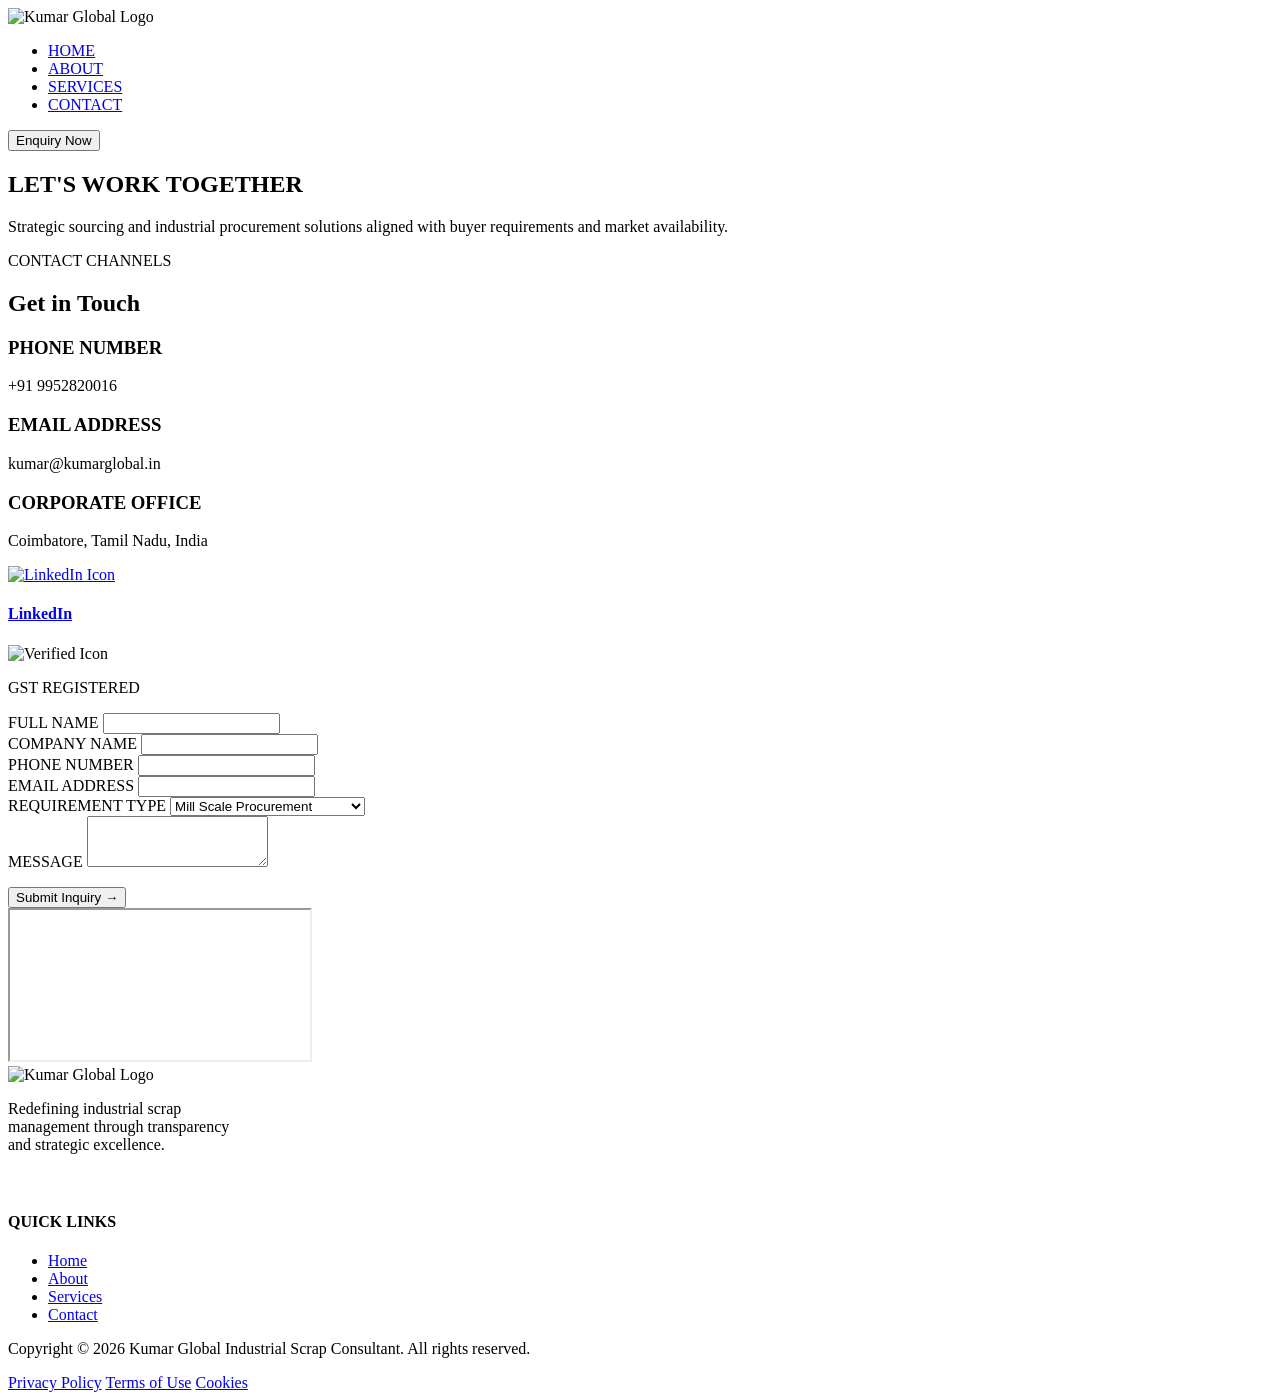
==== pages/contact.html @ 963db71e "removed placeholder" ====
<!DOCTYPE html>
<html lang="en">
<head>
    <meta charset="UTF-8">
    <meta name="viewport" content="width=device-width, initial-scale=1.0">
    <title>Contact Us | Kumar Global</title>
  <link rel="icon" href="/assets/icons/Logo.png" />
    <meta name="description" content="Kumar Global provides industrial procurement, scrap sourcing, material verification, logistics coordination, and supply chain consulting services for global manufacturing operations.">

    <meta name="keywords" content="industrial procurement, scrap consulting, scrap sourcing, material verification, logistics support, supply chain consulting, global sourcing, industrial logistics">

    <meta name="author" content="Kumar Global">

    <meta name="robots" content="index, follow">

    <meta name="viewport" content="width=device-width, initial-scale=1.0">

    <meta property="og:title" content="Contact Us | Kumar Global - Industrial Scrap Procurement">
    <meta property="og:description" content="Connect with Kumar Global for reliable industrial scrap sourcing and logistics coordination. Get in touch with our experts today.">
    <meta property="og:type" content="website">
    <meta property="og:url" content="https://www.kumarglobal.in/pages/contact.html">
    <meta property="og:image" content="https://www.kumarglobal.in/assets/images/globe_img.png">

    <meta name="twitter:card" content="summary_large_image">
    <meta name="twitter:title" content="Contact Us | Kumar Global">
    <meta name="twitter:description" content="Reach out to Kumar Global for professional industrial scrap consultancy and procurement solutions.">
    <meta name="twitter:image" content="https://www.kumarglobal.in/assets/images/globe_img.png">

    <link rel="canonical" href="https://www.kumarglobal.in/pages/contact.html" />

    <link rel="preconnect" href="https://fonts.googleapis.com">
    <link rel="preconnect" href="https://fonts.gstatic.com" crossorigin>
    <link href="https://fonts.googleapis.com/css2?family=League+Spartan:wght@100..900&family=Manrope:wght@200..800&display=swap" rel="stylesheet">
    <link rel="stylesheet" href="/css/contact.css" />
  

    <link
      href="https://fonts.googleapis.com/css2?family=Inter:wght@400;500;600;700;800&family=Manrope:wght@600;700;800&display=swap"
      rel="stylesheet"
    />
    <script type="application/ld+json">
      {
        "@context": "https://schema.org",
        "@type": "ContactPage",
        "mainEntity": {
          "@type": "Organization",
          "name": "Kumar Global",
          "url": "https://www.kumarglobal.in",
          "contactPoint": {
            "@type": "ContactPoint",
            "telephone": "+91 9952820016",
            "contactType": "customer service",
            "email": "kumar@kumarglobal.in"
          }
        }
      }
    </script>
</head>
<body>
    <header>
        <nav class="navbar">
            <div class="nav-logo">
                <div class="logo-icon">
                    <img src="/assets/icons/Logo.png" alt="Kumar Global Logo" class="logo-img">
                </div>
            </div>

            <ul class="nav-links" id="navLinks">
        <li><a href="/index.html" class="nav-link">HOME</a></li>
        <li><a href="/pages/about.html" class="nav-link">ABOUT</a></li>
        <li><a href="/pages/services.html" class="nav-link">SERVICES</a></li>
        <li><a href="/pages/contact.html" class="nav-link active">CONTACT</a></li>
      </ul>

          <a href="/pages/contact.html">
      <button class="enquiry-btn">Enquiry Now</button>
</a>

            <div class="hamburger" id="hamburger">
                <span></span>
                <span></span>
                <span></span>
            </div>
      </nav>
    </header>

    <main>
        <section class="contact-hero">
            <div class="contact-hero-overlay">
                <div class="container">
                    <div class="contact-hero-content">
                        <h1 class="contact-hero-title">LET'S WORK TOGETHER</h1>
                        <p class="contact-hero-description">Strategic sourcing and industrial procurement solutions aligned with buyer requirements and market availability.</p>
                    </div>
                </div>
            </div>
        </section>

        <section class="contact-section">
            <div class="container">
                <div class="contact-grid">
                    
                    <! -- Left -->
                    <div class="contact-info">
                        <p class="info-label">CONTACT CHANNELS</p>
                        <h2 class="info-title">Get in Touch</h2>

                        <div class="contact-card">
                            <h3>PHONE NUMBER</h3>
                            <p>+91 9952820016</p>
                        </div>

                        <div class="contact-card">
                            <h3>EMAIL ADDRESS</h3>
                            <p>kumar@kumarglobal.in</p>
                        </div>

                        <div class="contact-card">
                            <h3>CORPORATE OFFICE</h3>
                            <p>Coimbatore, Tamil Nadu, India</p>
                        </div>
                
                        <a href="https://www.linkedin.com/in/palani-jaykumar-murugeshan/" class="linkedin-button">
                            <div class="linkedin">
                                <img src="/assets/icons/devicon_linkedin.png" alt="LinkedIn Icon">
                                <h4>LinkedIn</h4>
                            </div>
                        </a>

                        <div class="verified">
                            <img src="/assets/icons/ver.png" alt="Verified Icon">
                            <p class="gst-badge">GST REGISTERED</p>
                        </div>
                        
                    </div>

                  
                    <form class="contact-form" id="contactForm">

                        <!-- Spam Protection -->
                        <input type="text" name="_gotcha" style="display: none;">

                        <!-- Optional Subject -->
                        <input type="hidden" name="_subject" value="New Kumar Global Inquiry">

                        <div class="form-row">
                            <div class="form-group">
                                <label for="fullName">FULL NAME</label>
                                <input type="text" id="fullName" name="Full Name" placeholder="" required>
                            </div>

                            <div class="form-group">
                                <label for="companyName">COMPANY NAME</label>
                                <input type="text" id="companyName" name="Company Name" placeholder="">
                            </div>
                        </div>

                        <div class="form-row">
                            <div class="form-group">
                                <label for="phone">PHONE NUMBER</label>
                                <input type="tel" id="phone" name="Phone Number" placeholder="" required>
                            </div>

                            <div class="form-group">
                                <label for="email">EMAIL ADDRESS</label>
                                <input type="email" id="email" name="Email Address" placeholder="" required>
                            </div>
                        </div>

                        <div class="form-group">
                            <label for="requirement">REQUIREMENT TYPE</label>
                            <select id="requirement" name="Requirement Type" required>
                                <option>Mill Scale Procurement</option>
                                <option>Industrial Scrap Procurement</option>
                                <option>Industrial Charcoal Supply</option>
                                <option>Supplier Partnership Inquiry</option>
                            </select>
                        </div>

                        <div class="form-group">
                            <label for="message">MESSAGE</label>
                            <textarea id="message" name="message" rows="3" placeholder="" required></textarea>
                        </div>

                        <!-- Status Message -->
                        <p id="formStatus" class="form-status"></p>

                        <button type="submit" class="contact-form-button">
                            Submit Inquiry →
                        </button>

                    </form>

                </div>
            </div>
        </section>

        <section class="location-map">
            <div class="location-map-embed">
                
              
                <iframe 
                    src="https://www.google.com/maps/embed?pb=!1m18!1m12!1m3!1d3915.8856029749168!2d77.03979237440842!3d11.047202889118532!2m3!1f0!2f0!3f0!3m2!1i1024!2i768!4f13.1!3m3!1m2!1s0x3ba8577875aff0f3%3A0x8b3cafb0e5fe52e7!2sKumar%20Global%20-%20Industrial%20Scrap%20Consultant!5e0!3m2!1sen!2sin!4v1777712787829!5m2!1sen!2sin"
                    loading="lazy"
                    allowfullscreen>
                </iframe>
                
            </div>
        </section>
    </main>

    <footer>
        <footer class="footer">
            <div class="footer-main">
                <div class="footer-left">
                <div class="footer-logo">
                <div class="logo-icon">
                <div class="logo-icon">
                    <img src="/assets/icons/Logo.png" alt="Kumar Global Logo" class="logo-img">
                </div>
            </div>
        </div>
        <p class="footer-tagline">Redefining industrial scrap<br/>management through transparency<br/>and strategic excellence.</p>
        <a href="https://www.linkedin.com/in/palani-jaykumar-murugeshan/" target="_blank" class="linkedin-btn" aria-label="LinkedIn">
          <svg width="18" height="18" viewBox="0 0 24 24" fill="white" xmlns="http://www.w3.org/2000/svg">
            <path d="M20.447 20.452H16.89v-5.569c0-1.328-.027-3.037-1.852-3.037-1.853 0-2.136 1.445-2.136 2.939v5.667H9.351V9h3.414v1.561h.046c.477-.9 1.637-1.85 3.37-1.85 3.601 0 4.267 2.37 4.267 5.455v6.286zM5.337 7.433a1.977 1.977 0 01-1.972-1.98 1.977 1.977 0 011.972-1.98 1.977 1.977 0 011.972 1.98 1.977 1.977 0 01-1.972 1.98zm1.969 13.019H3.368V9h3.938v11.452zM22.225 0H1.771C.792 0 0 .774 0 1.729v20.542C0 23.227.792 24 1.771 24h20.451C23.2 24 24 23.227 24 22.271V1.729C24 .774 23.2 0 22.222 0h.003z"/>
          </svg>
        </a>
      </div>

      
      <div class="footer-spacer"></div>

      
      <div class="footer-links">
        <h4 class="links-heading">QUICK LINKS</h4>
        <ul>
          <li><a href="/index.html">Home</a></li>
          <li><a href="/pages/about.html">About</a></li>
          <li><a href="/pages/services.html">Services</a></li>
          <li><a href="/pages/contact.html">Contact</a></li>
        </ul>
      </div>
    </div>

    
    <div class="footer-divider"></div>

    
    <div class="footer-bottom">
      <p class="footer-copy">Copyright &copy; 2026 Kumar Global Industrial Scrap Consultant. All rights reserved.</p>
      <div class="footer-legal">
        <a href="/pages/privacy-policy.html">Privacy Policy</a>
        <a href="/pages/terms-of-use.html">Terms of Use</a>
        <a href="/pages/cookies.html">Cookies</a>
      </div>
    </div>
  </footer>
    </footer>

    <script src="/js/pages/contact.js"></script>
</body>
</html>
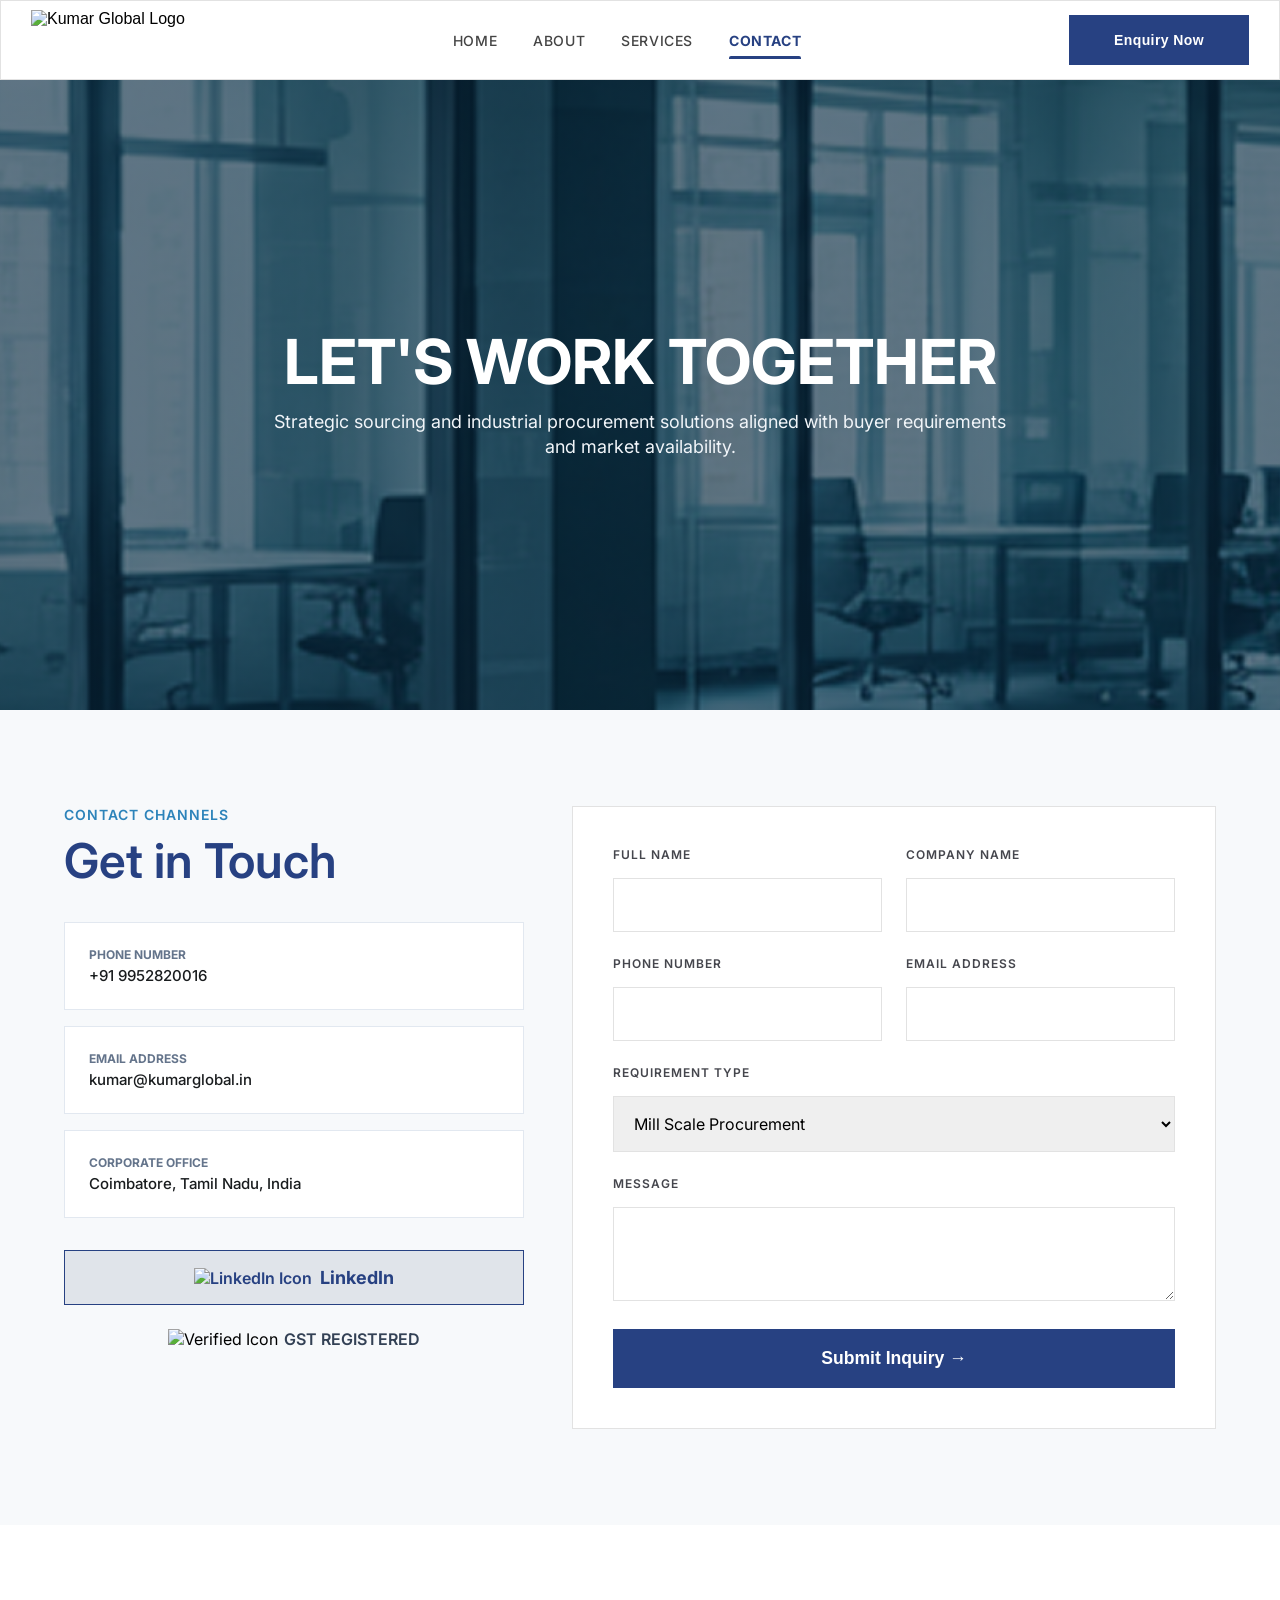
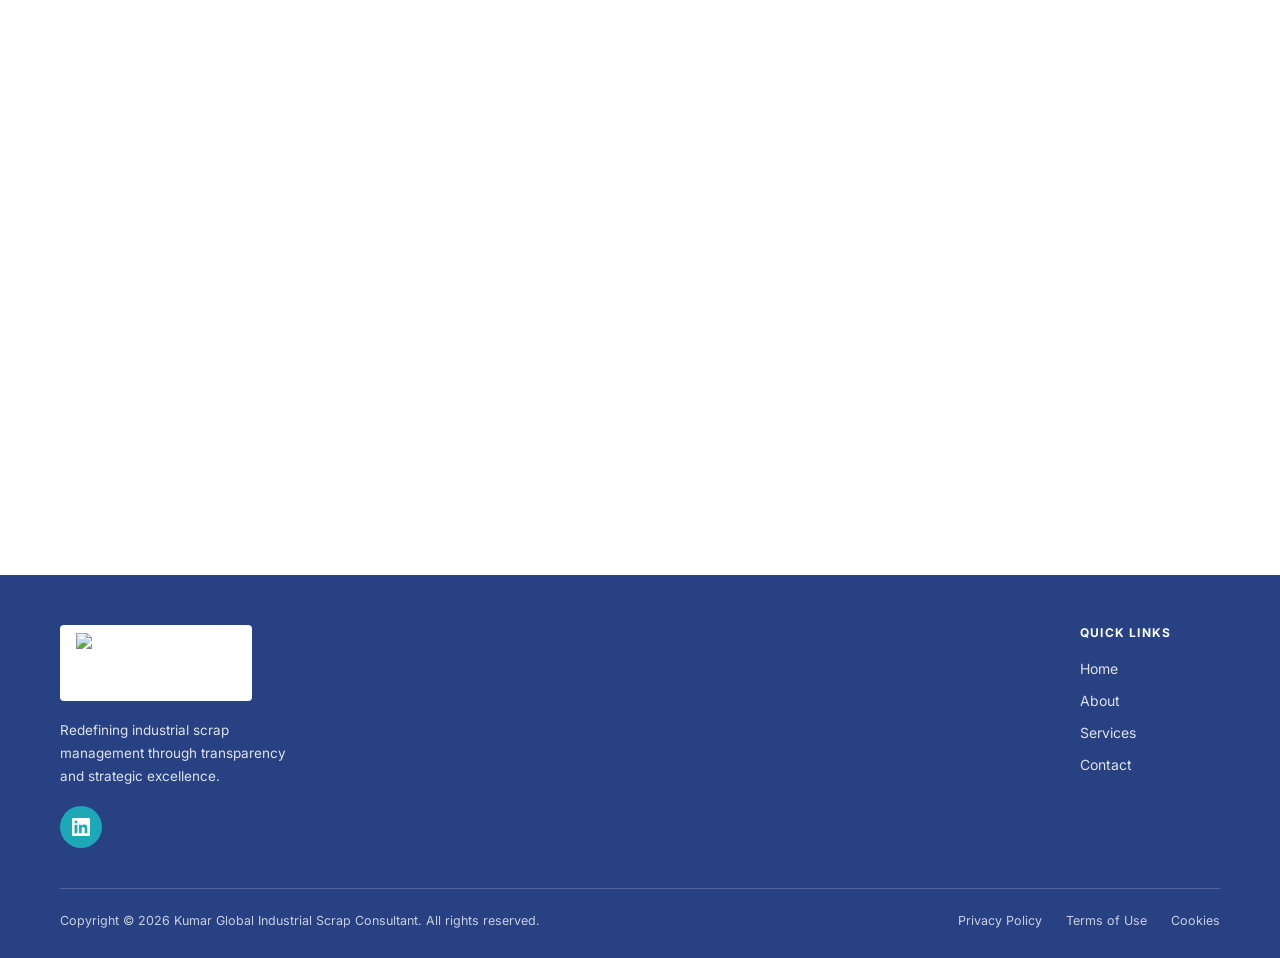
==== commit c06d79f1: "changes done" ====
--- a/pages/contact.html
+++ b/pages/contact.html
@@ -120,7 +120,7 @@
                             <p>Coimbatore, Tamil Nadu, India</p>
                         </div>
                 
-                        <a href="https://www.linkedin.com/in/palani-jaykumar-murugeshan/" class="linkedin-button">
+                        <a href="https://www.linkedin.com/in/palani-jaykumar-murugeshan/" target="_blank" rel="noopener noreferrer" class="linkedin-button">
                             <div class="linkedin">
                                 <img src="/assets/icons/devicon_linkedin.png" alt="LinkedIn Icon">
                                 <h4>LinkedIn</h4>
@@ -172,8 +172,7 @@
                             <select id="requirement" name="Requirement Type" required>
                                 <option>Mill Scale Procurement</option>
                                 <option>Industrial Scrap Procurement</option>
-                                <option>Industrial Charcoal Supply</option>
-                                <option>Supplier Partnership Inquiry</option>
+                                <option>Lithium Battery Scrap</option>
                             </select>
                         </div>
 
@@ -182,7 +181,6 @@
                             <textarea id="message" name="message" rows="3" placeholder="" required></textarea>
                         </div>
 
-                        <!-- Status Message -->
                         <p id="formStatus" class="form-status"></p>
 
                         <button type="submit" class="contact-form-button">
@@ -209,53 +207,45 @@
         </section>
     </main>
 
-    <footer>
-        <footer class="footer">
-            <div class="footer-main">
-                <div class="footer-left">
+    <footer class="footer">
+        <div class="footer-main">
+            <div class="footer-left">
                 <div class="footer-logo">
-                <div class="logo-icon">
-                <div class="logo-icon">
-                    <img src="/assets/icons/Logo.png" alt="Kumar Global Logo" class="logo-img">
-                </div>
+                    <div class="logo-icon">
+                        <img src="/assets/icons/Logo.png" alt="Kumar Global Logo" class="logo-img">
+                    </div>
+                </div>
+                <p class="footer-tagline">Redefining industrial scrap<br/>management through transparency<br/>and strategic excellence.</p>
+                <a href="https://www.linkedin.com/in/palani-jaykumar-murugeshan/" target="_blank" rel="noopener noreferrer" class="linkedin-btn" aria-label="LinkedIn">
+                  <svg width="18" height="18" viewBox="0 0 24 24" fill="white" xmlns="http://www.w3.org/2000/svg">
+                    <path d="M20.447 20.452H16.89v-5.569c0-1.328-.027-3.037-1.852-3.037-1.853 0-2.136 1.445-2.136 2.939v5.667H9.351V9h3.414v1.561h.046c.477-.9 1.637-1.85 3.37-1.85 3.601 0 4.267 2.37 4.267 5.455v6.286zM5.337 7.433a1.977 1.977 0 01-1.972-1.98 1.977 1.977 0 011.972-1.98 1.977 1.977 0 011.972 1.98 1.977 1.977 0 01-1.972 1.98zm1.969 13.019H3.368V9h3.938v11.452zM22.225 0H1.771C.792 0 0 .774 0 1.729v20.542C0 23.227.792 24 1.771 24h20.451C23.2 24 24 23.227 24 22.271V1.729C24 .774 23.2 0 22.222 0h.003z"/>
+                  </svg>
+                </a>
+            </div>
+
+            <div class="footer-spacer"></div>
+
+            <div class="footer-links">
+                <h4 class="links-heading">QUICK LINKS</h4>
+                <ul>
+                    <li><a href="/index.html">Home</a></li>
+                    <li><a href="/pages/about.html">About</a></li>
+                    <li><a href="/pages/services.html">Services</a></li>
+                    <li><a href="/pages/contact.html">Contact</a></li>
+                </ul>
             </div>
         </div>
-        <p class="footer-tagline">Redefining industrial scrap<br/>management through transparency<br/>and strategic excellence.</p>
-        <a href="https://www.linkedin.com/in/palani-jaykumar-murugeshan/" target="_blank" class="linkedin-btn" aria-label="LinkedIn">
-          <svg width="18" height="18" viewBox="0 0 24 24" fill="white" xmlns="http://www.w3.org/2000/svg">
-            <path d="M20.447 20.452H16.89v-5.569c0-1.328-.027-3.037-1.852-3.037-1.853 0-2.136 1.445-2.136 2.939v5.667H9.351V9h3.414v1.561h.046c.477-.9 1.637-1.85 3.37-1.85 3.601 0 4.267 2.37 4.267 5.455v6.286zM5.337 7.433a1.977 1.977 0 01-1.972-1.98 1.977 1.977 0 011.972-1.98 1.977 1.977 0 011.972 1.98 1.977 1.977 0 01-1.972 1.98zm1.969 13.019H3.368V9h3.938v11.452zM22.225 0H1.771C.792 0 0 .774 0 1.729v20.542C0 23.227.792 24 1.771 24h20.451C23.2 24 24 23.227 24 22.271V1.729C24 .774 23.2 0 22.222 0h.003z"/>
-          </svg>
-        </a>
-      </div>
-
-      
-      <div class="footer-spacer"></div>
-
-      
-      <div class="footer-links">
-        <h4 class="links-heading">QUICK LINKS</h4>
-        <ul>
-          <li><a href="/index.html">Home</a></li>
-          <li><a href="/pages/about.html">About</a></li>
-          <li><a href="/pages/services.html">Services</a></li>
-          <li><a href="/pages/contact.html">Contact</a></li>
-        </ul>
-      </div>
-    </div>
-
-    
-    <div class="footer-divider"></div>
-
-    
-    <div class="footer-bottom">
-      <p class="footer-copy">Copyright &copy; 2026 Kumar Global Industrial Scrap Consultant. All rights reserved.</p>
-      <div class="footer-legal">
-        <a href="/pages/privacy-policy.html">Privacy Policy</a>
-        <a href="/pages/terms-of-use.html">Terms of Use</a>
-        <a href="/pages/cookies.html">Cookies</a>
-      </div>
-    </div>
-  </footer>
+
+        <div class="footer-divider"></div>
+
+        <div class="footer-bottom">
+            <p class="footer-copy">Copyright &copy; <span id="year"></span> Kumar Global Industrial Scrap Consultant. All rights reserved.</p>
+            <div class="footer-legal">
+                <a href="/pages/privacy-policy.html">Privacy Policy</a>
+                <a href="/pages/terms-of-use.html">Terms of Use</a>
+                <a href="/pages/cookies.html">Cookies</a>
+            </div>
+        </div>
     </footer>
 
     <script src="/js/pages/contact.js"></script>
--- a/css/contact.css
+++ b/css/contact.css
@@ -0,0 +1,612 @@
+* {
+  margin: 0;
+  padding: 0;
+  box-sizing: border-box;
+}
+
+html { scroll-behavior: smooth; }
+body { font-family: 'Inter', sans-serif; }
+
+.navbar {
+  display: flex;
+  align-items: center;
+  justify-content: space-between;
+  background: #ffffff;
+  padding: 0 30px;
+  height: 80px;
+  border: 1px solid #e2e2e2;
+  top: 0;
+  z-index: 1000;
+  position: relative; 
+}
+#navbar {
+  position: sticky;
+  top: 0;
+  z-index: 9999;
+}
+
+
+.nav-logo {
+  display: flex;
+  align-items: center;
+  text-decoration: none;
+  font-family: 'Gill Sans', 'Gill Sans MT', Calibri, 'Trebuchet MS', sans-serif;
+  cursor: pointer;
+}
+
+.logo-img {
+  height: 60px;  
+  width: auto;
+  object-fit: contain;
+}
+
+.logo-icon {
+  display: flex;
+  align-items: center;
+  justify-content: center;
+}
+
+
+
+
+.nav-links {
+  list-style: none;
+  display: flex;
+  align-items: center;
+  gap: 36px;
+  margin: 0;
+  padding: 0;
+}
+
+.nav-link {
+  text-decoration: none;
+  color: #444;
+  font-size: 14px;
+  font-weight: 500;
+  letter-spacing: 0.6px;
+  padding: 10px 0;
+  display: inline-block;
+  position: relative;
+  transition: color 0.2s ease;
+}
+
+.nav-link:hover {
+  color: #274182;
+}
+
+.nav-link.active {
+  color: #274182;
+  font-weight: 700;
+}
+
+.nav-link.active::after {
+  content: '';
+  position: absolute;
+  bottom: 0;
+  left: 0;
+  right: 0;
+  height: 3px;
+  background-color: #274182;
+  border-radius: 2px 2px 0 0;
+}
+
+
+.enquiry-btn {
+  background-color: #274182;
+  color: #ffffff;
+  border: none;
+  padding: 0 45px;
+  height: 50px;
+  font-size: 14px;
+  font-weight: 600;
+  letter-spacing: 0.4px;
+  cursor: pointer;
+  white-space: nowrap;
+  transition: background-color 0.2s ease;
+  
+}
+
+.enquiry-btn:hover {
+  background-color: #274182;
+}
+
+
+.hamburger {
+  display: none;
+  flex-direction: column;
+  gap: 5px;
+  cursor: pointer;
+  padding: 4px;
+}
+
+.hamburger span {
+  display: block;
+  width: 24px;
+  height: 2px;
+  background: #274182;
+  border-radius: 2px;
+  transition: all 0.3s ease;
+}
+
+.hamburger.open span:nth-child(1) {
+  transform: translateY(7px) rotate(45deg);
+}
+.hamburger.open span:nth-child(2) {
+  opacity: 0;
+}
+.hamburger.open span:nth-child(3) {
+  transform: translateY(-7px) rotate(-45deg);
+}
+
+
+@media (max-width: 768px) {
+  .hamburger {
+    display: flex;
+  }
+
+  .enquiry-btn {
+    display: none;
+  }
+
+  .nav-links {
+    display: none;
+    flex-direction: column;
+    gap: 0;
+    position: absolute;
+    top: 65px;
+    left: 0;
+    right: 0;
+    background: #ffffff;
+    box-shadow: 0 4px 12px rgba(0,0,0,0.1);
+    padding: 10px 0;
+  }
+
+  .nav-links.open {
+    display: flex;
+  }
+
+  .nav-link {
+    padding: 14px 30px;
+    width: 100%;
+    display: block;
+  }
+
+  .nav-link.active::after {
+    display: none;
+  }
+
+  .nav-link.active {
+    border-left: 4px solid #274182;
+    padding-left: 26px;
+  }
+}
+
+
+.footer {
+  background-color: #274182;
+  color: #ffffff;
+  padding: 50px 60px 30px;
+}
+
+
+.footer-main {
+  display: flex;
+  align-items: flex-start;
+  gap: 20px;
+}
+
+
+.footer-left {
+  display: flex;
+  flex-direction: column;
+  gap: 18px;
+  max-width: 260px;
+}
+
+.footer-logo {
+  display: flex;
+  align-items: center;
+  background: rgb(255, 255, 255);
+  padding: 8px 16px;
+  border-radius: 4px;
+  width: fit-content;
+}
+
+
+
+.footer-tagline {
+  font-size: 13.5px;
+  color: rgba(255, 255, 255, 0.85);
+  line-height: 1.7;
+}
+
+
+.linkedin-btn {
+  display: flex;
+  align-items: center;
+  justify-content: center;
+  width: 42px;
+  height: 42px;
+  border-radius: 50%;
+  background-color: #1da8b8;
+  text-decoration: none;
+  transition: background-color 0.2s ease, transform 0.2s ease;
+}
+
+.linkedin-btn:hover {
+  background-color: #179aaa;
+  transform: scale(1.08);
+}
+
+
+.footer-spacer {
+  flex: 1;
+}
+
+
+.footer-links {
+  min-width: 140px;
+}
+
+.links-heading {
+  font-size: 12px;
+  font-weight: 700;
+  letter-spacing: 1.2px;
+  color: #ffffff;
+  margin-bottom: 18px;
+}
+
+.footer-links ul {
+  list-style: none;
+  display: flex;
+  flex-direction: column;
+  gap: 12px;
+}
+
+.footer-links ul li a {
+  text-decoration: none;
+  color: rgba(255, 255, 255, 0.85);
+  font-size: 14px;
+  font-weight: 400;
+  transition: color 0.2s ease;
+}
+
+.footer-links ul li a:hover {
+  color: #ffffff;
+}
+
+
+.footer-divider {
+  border: none;
+  border-top: 1px solid rgba(255, 255, 255, 0.2);
+  margin: 40px 0 24px;
+}
+
+
+.footer-bottom {
+  display: flex;
+  align-items: center;
+  justify-content: space-between;
+  gap: 20px;
+  flex-wrap: wrap;
+}
+
+.footer-copy {
+  font-size: 12.5px;
+  color: rgba(255, 255, 255, 0.75);
+}
+
+.footer-legal {
+  display: flex;
+  align-items: center;
+  gap: 24px;
+}
+
+.footer-legal a {
+  text-decoration: none;
+  color: rgba(255, 255, 255, 0.75);
+  font-size: 12.5px;
+  transition: color 0.2s ease;
+}
+
+.footer-legal a:hover {
+  color: #ffffff;
+}
+
+
+@media (max-width: 768px) {
+  .footer {
+    padding: 40px 24px 24px;
+  }
+
+  .footer-main {
+    flex-direction: column;
+    gap: 36px;
+  }
+
+  .footer-spacer {
+    display: none;
+  }
+
+  .footer-bottom {
+    flex-direction: column;
+    align-items: flex-start;
+    gap: 14px;
+  }
+
+  .footer-legal {
+    gap: 16px;
+    flex-wrap: wrap;
+  }
+}
+.contact-hero {
+    min-height: 70vh;
+    background: linear-gradient(rgba(8, 42, 66, 0.65), rgba(8, 42, 66, 0.65)), url("/assets/images/contact-hero.png") center/cover no-repeat;
+    display: flex;
+    align-items: center;
+    justify-content: center;
+    text-align: center;
+    color: #ffffff;
+}
+
+.container {
+  width: min(1200px, 90%);
+  margin: 0 auto;
+}
+
+.contact-hero-overlay {
+    max-width: 100%;
+    padding: 5rem 0;
+}
+
+.contact-hero-content {
+    max-width: 850px;
+    margin: 0 auto;
+    opacity: 0;
+    animation: fadeUp 1s ease forwards;   
+}
+
+.contact-hero-title {
+    font-size: 62px;
+    font-weight: 700;
+    line-height: 1;
+    margin-bottom: 16px;
+    animation-delay: 0.2s;
+}
+
+.contact-hero-description {
+    font-size: 18px;
+    line-height: 1.4;
+    margin: 0 auto;
+    color: #F1F5F9;
+    animation-delay: 0.4s;
+}
+
+.contact-hero-title, .contact-hero-description {
+    animation: fadeUp 1s ease forwards;
+}
+
+@keyframes fadeUp {
+  from {
+    opacity: 0;
+    transform: translateY(35px);
+  }
+  to {
+    opacity: 1;
+    transform: translateY(0);
+  }
+}
+
+/* contact-section */
+.contact-section {
+    padding: 6rem 0;
+    background: #F7F9FB;
+}
+
+.contact-grid {
+    display: grid;
+    grid-template-columns: 1fr 1.4fr;
+    gap: 3rem;
+}
+
+/* left column */
+.info-label {
+    color: #2C83BA;
+    font-size: 14px;
+    font-weight: 600;
+    letter-spacing: 1px;
+    margin-bottom: 8px;
+}
+
+.info-title {
+    font-size: 48px;
+    font-weight: 600;
+    color: #274182;
+    margin-bottom: 2rem;
+}
+
+.contact-card {
+  background: #fff;
+  border: 1px solid #e2e8f0;
+  padding: 1.5rem;
+  margin-bottom: 1rem;
+}
+
+.contact-card h3 {
+    font-size: 12px;
+    color: #64748B;
+    margin-bottom: 4px;
+}
+
+.contact-card p {
+    font-size: 15px;
+    color: #191C1E;
+    font-weight: 500;
+}
+
+.linkedin-button {
+  display: block;
+  text-align: center;
+  padding: 1rem;
+  margin-top: 2rem;
+  border: 1px solid #274182;
+  background-color: #1b29521a;
+  color: #274182;
+  text-decoration: none;
+  font-weight: 600;
+}
+
+.linkedin-button:hover {
+  background-color: #1b295233;
+}
+
+.linkedin {
+ display: flex;
+  align-items: center;
+  justify-content: center;
+  gap: 8px;
+}
+
+.linkedin h4 {
+  font-size: 18px;
+}
+
+.verified {
+  display: flex;
+  align-items: center;
+  justify-content: center;
+  gap: 6px;
+  margin-top: 24px;
+}
+.gst-badge {
+  text-align: center;
+  font-weight: 600;
+  color: #334155;
+}
+
+/* form */
+.contact-form {
+    background: #fff;
+    border: 1px solid #e2e2e2;
+    padding: 2.5rem;
+}
+
+.form-row {
+  display: grid;
+  grid-template-columns: repeat(2, 1fr);
+  gap: 24px;
+}
+
+.form-group {
+  margin-bottom: 24px;
+}
+
+.form-group label {
+  display: block;
+  font-size: 12px;
+  font-weight: 600;
+  color: #45464D;
+  margin-bottom: 16px;
+  letter-spacing: 1px;
+}
+
+.form-group input,
+.form-group select,
+.form-group textarea {
+  width: 100%;
+  padding: 1rem;
+  border: 1px solid #E2E2E2;
+  font-size: 1rem;
+  font-family: inherit;
+  outline: none;
+}
+
+.form-group input:focus,
+.form-group select:focus,
+.form-group textarea:focus {
+  border-color: #163a8a;
+}
+
+.contact-form-button {
+  width: 100%;
+  padding: 1.2rem;
+  background: #274182;
+  color: #fff;
+  border: none;
+  font-size: 1.1rem;
+  font-weight: 600;
+  cursor: pointer;
+}
+
+.contact-form-button:hover {
+  background: #1b29521a;
+  color: #274182;
+  border: 1px solid #274182;
+}
+
+/* location map */
+.location-map {
+    position: relative;
+    padding: 0;
+}
+
+.location-map-embed {
+  position: relative;
+  width: 100%;
+  height: 650px;
+  overflow: hidden;
+}
+
+.location-map-embed iframe {
+  width: 100%;
+  height: 100%;
+  border: 0;
+  filter: grayscale(10%) brightness(90%);
+}
+
+
+/* Media Queries */
+/* Tablet */
+@media (max-width: 992px) {
+    /* hero */
+    .contact-hero {
+        min-height: 60vh;
+    }
+
+    /* contact section */
+    .contact-grid {
+        grid-template-columns: 1fr;
+    }
+
+}
+
+
+/* mobile */
+@media (max-width: 768px) {
+    .contact-hero {
+        min-height: 50vh;
+    }
+
+    .contact-hero-title {
+        font-size: 48px;
+    }
+
+    .contact-hero-description {
+        font-size: 16px;
+    }
+
+    /* contact section */
+    .form-row {
+        grid-template-columns: 1fr;
+    }
+
+    .contact-form {
+        padding: 1.5rem;
+    }
+}
+
+
+
+
+
+
